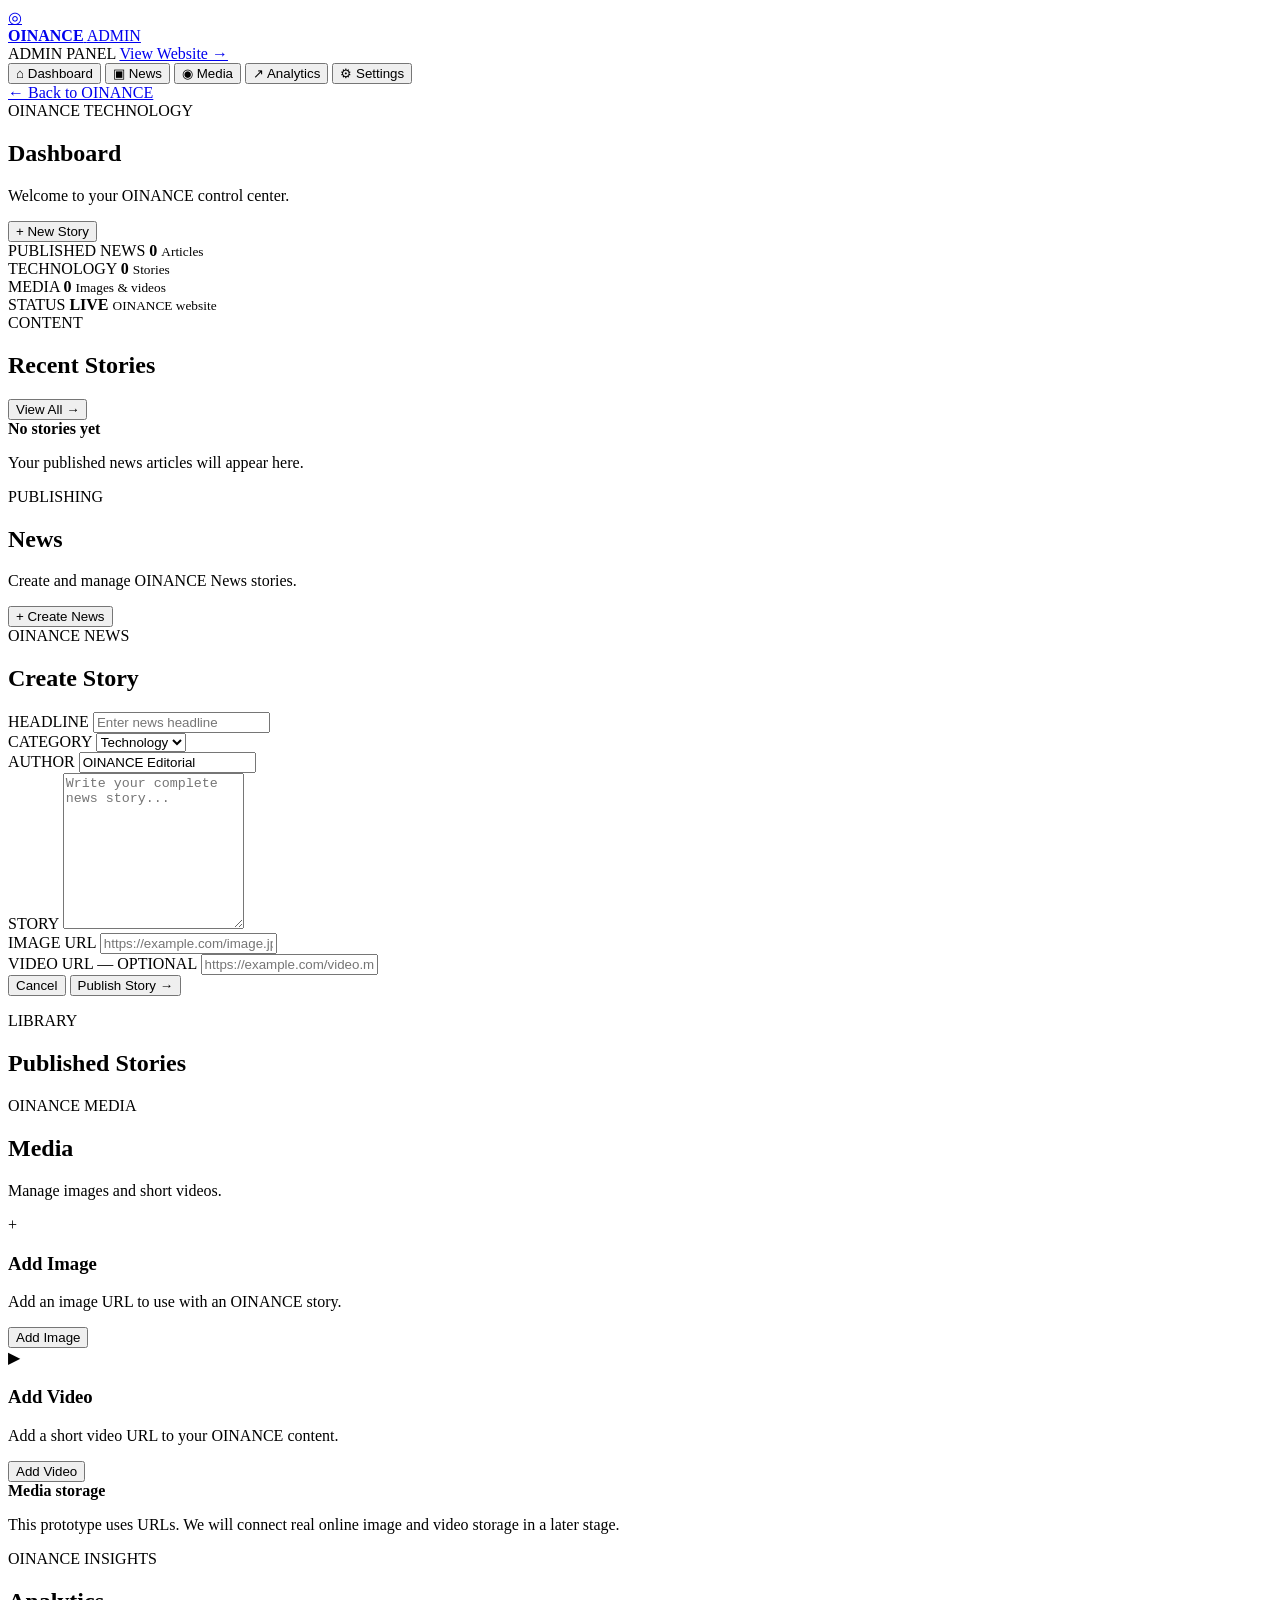
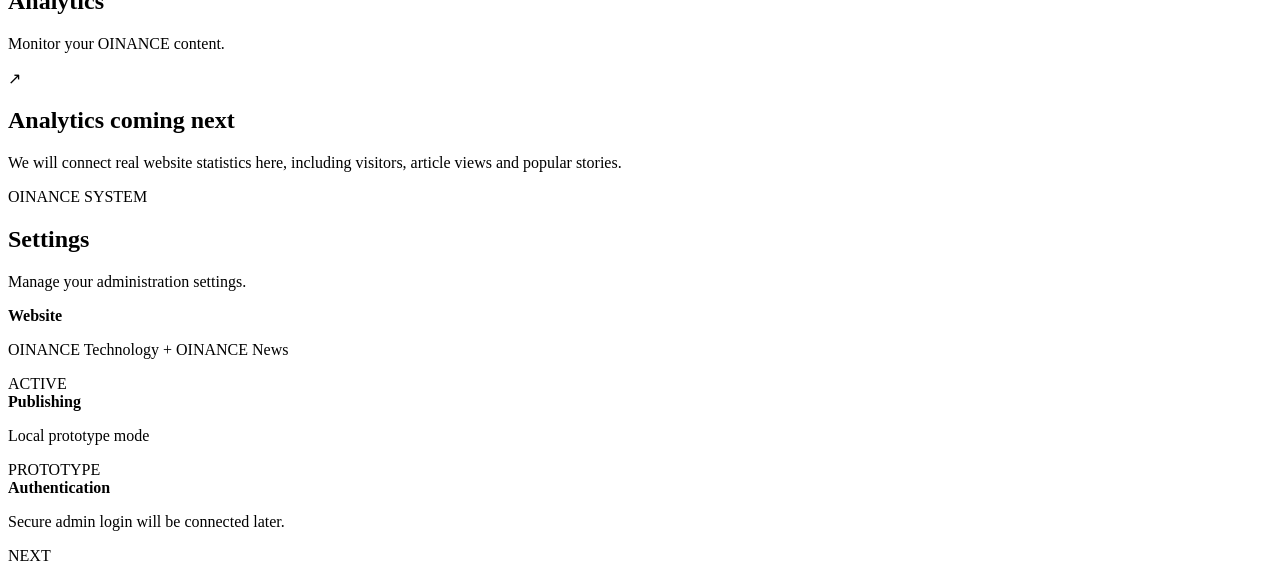
==== admin.html @ 0c4cd608 "Fix missing closing tags in admin.html" ====
<!DOCTYPE html>
<html lang="en">

<head>

  <meta charset="UTF-8">

  <meta
    name="viewport"
    content="width=device-width, initial-scale=1.0"
  >

  <meta
    name="description"
    content="OINANCE Technology Administration Dashboard"
  >

  <title>OINANCE Admin</title>

  <link rel="stylesheet" href="admin.css">

</head>


<body>

  <!-- =========================
       ADMIN HEADER
  ========================== -->

  <header class="admin-header">

    <a href="index.html" class="admin-brand">

      <div class="admin-logo">
        ◎
      </div>

      <div>

        <strong>OINANCE</strong>

        <span>
          ADMIN
        </span>

      </div>

    </a>


    <div class="header-actions">

      <span class="admin-status">
        ADMIN PANEL
      </span>

      <a
        href="index.html"
        class="view-site"
      >
        View Website →
      </a>

    </div>

  </header>


  <!-- =========================
       ADMIN LAYOUT
  ========================== -->

  <div class="admin-layout">


    <!-- SIDEBAR -->

    <aside class="sidebar">

      <nav>

        <button
          class="sidebar-link active"
          data-page="dashboard"
        >
          <span>⌂</span>
          Dashboard
        </button>


        <button
          class="sidebar-link"
          data-page="news"
        >
          <span>▣</span>
          News
        </button>


        <button
          class="sidebar-link"
          data-page="media"
        >
          <span>◉</span>
          Media
        </button>


        <button
          class="sidebar-link"
          data-page="analytics"
        >
          <span>↗</span>
          Analytics
        </button>


        <button
          class="sidebar-link"
          data-page="settings"
        >
          <span>⚙</span>
          Settings
        </button>

      </nav>


      <div class="sidebar-bottom">

        <a href="index.html">
          ← Back to OINANCE
        </a>

      </div>

    </aside>


    <!-- MAIN CONTENT -->

    <main class="admin-main">


      <!-- =========================
           DASHBOARD PAGE
      ========================== -->

      <section
        class="admin-page active"
        id="dashboardPage"
      >

        <div class="page-heading">

          <div>

            <span class="eyebrow">
              OINANCE TECHNOLOGY
            </span>

            <h1>
              Dashboard
            </h1>

            <p>
              Welcome to your OINANCE control center.
            </p>

          </div>


          <button
            class="primary-button"
            id="newStoryButton"
          >
            + New Story
          </button>

        </div>


        <!-- STATISTICS -->

        <div class="stats-grid">


          <div class="stat-card">

            <span>
              PUBLISHED NEWS
            </span>

            <strong id="totalNews">
              0
            </strong>

            <small>
              Articles
            </small>

          </div>


          <div class="stat-card">

            <span>
              TECHNOLOGY
            </span>

            <strong id="technologyNews">
              0
            </strong>

            <small>
              Stories
            </small>

          </div>


          <div class="stat-card">

            <span>
              MEDIA
            </span>

            <strong id="totalMedia">
              0
            </strong>

            <small>
              Images & videos
            </small>

          </div>


          <div class="stat-card">

            <span>
              STATUS
            </span>

            <strong>
              LIVE
            </strong>

            <small>
              OINANCE website
            </small>

          </div>


        </div>


        <!-- RECENT STORIES -->

        <div class="dashboard-section">

          <div class="section-title">

            <div>

              <span class="eyebrow">
                CONTENT
              </span>

              <h2>
                Recent Stories
              </h2>

            </div>

            <button
              class="text-button"
              data-page-link="news"
            >
              View All →
            </button>

          </div>


          <div
            id="recentStories"
            class="recent-stories"
          >

            <div class="empty-state">

              <strong>
                No stories yet
              </strong>

              <p>
                Your published news articles will appear here.
              </p>

            </div>

          </div>

        </div>


      </section>


      <!-- =========================
           NEWS PAGE
      ========================== -->

      <section
        class="admin-page"
        id="newsPage"
      >

        <div class="page-heading">

          <div>

            <span class="eyebrow">
              PUBLISHING
            </span>

            <h1>
              News
            </h1>

            <p>
              Create and manage OINANCE News stories.
            </p>

          </div>


          <button
            class="primary-button"
            id="createNewsButton"
          >
            + Create News
          </button>

        </div>


        <!-- NEWS FORM -->

        <div
          class="editor-panel"
          id="newsEditor"
        >

          <div class="editor-header">

            <div>

              <span class="eyebrow">
                OINANCE NEWS
              </span>

              <h2>
                Create Story
              </h2>

            </div>

          </div>


          <form id="adminNewsForm">


            <div class="form-group">

              <label for="adminTitle">
                HEADLINE
              </label>

              <input
                type="text"
                id="adminTitle"
                placeholder="Enter news headline"
                required
              >

            </div>


            <div class="form-row">


              <div class="form-group">

                <label for="adminCategory">
                  CATEGORY
                </label>

                <select id="adminCategory">

                  <option value="technology">
                    Technology
                  </option>

                  <option value="ai">
                    AI
                  </option>

                  <option value="blockchain">
                    Blockchain
                  </option>

                  <option value="business">
                    Business
                  </option>

                </select>

              </div>


              <div class="form-group">

                <label for="adminAuthor">
                  AUTHOR
                </label>

                <input
                  type="text"
                  id="adminAuthor"
                  value="OINANCE Editorial"
                >

              </div>


            </div>


            <div class="form-group">

              <label for="adminStory">
                STORY
              </label>

              <textarea
                id="adminStory"
                rows="10"
                placeholder="Write your complete news story..."
                required
              ></textarea>

            </div>


            <div class="form-row">


              <div class="form-group">

                <label for="adminImage">
                  IMAGE URL
                </label>

                <input
                  type="url"
                  id="adminImage"
                  placeholder="https://example.com/image.jpg"
                >

              </div>


              <div class="form-group">

                <label for="adminVideo">
                  VIDEO URL — OPTIONAL
                </label>

                <input
                  type="url"
                  id="adminVideo"
                  placeholder="https://example.com/video.mp4"
                >

              </div>


            </div>


            <div class="editor-actions">

              <button
                type="button"
                class="secondary-button"
                id="cancelEditor"
              >
                Cancel
              </button>

              <button
                type="submit"
                class="primary-button"
              >
                Publish Story →
              </button>

            </div>


            <p
              id="adminMessage"
              class="admin-message"
            ></p>


          </form>

        </div>


        <!-- STORIES -->

        <div class="dashboard-section">

          <div class="section-title">

            <div>

              <span class="eyebrow">
                LIBRARY
              </span>

              <h2>
                Published Stories
              </h2>

            </div>

          </div>


          <div
            id="adminStories"
            class="admin-stories"
          >

          </div>

        </div>


      </section>


      <!-- =========================
           MEDIA PAGE
      ========================== -->

      <section
        class="admin-page"
        id="mediaPage"
      >

        <div class="page-heading">

          <div>

            <span class="eyebrow">
              OINANCE MEDIA
            </span>

            <h1>
              Media
            </h1>

            <p>
              Manage images and short videos.
            </p>

          </div>

        </div>


        <div class="media-dashboard-grid">


          <div class="upload-card">

            <div class="upload-icon">
              +
            </div>

            <h3>
              Add Image
            </h3>

            <p>
              Add an image URL to use with an OINANCE story.
            </p>

            <button
              class="secondary-button"
              type="button"
              id="imageMediaButton"
            >
              Add Image
            </button>

          </div>


          <div class="upload-card">

            <div class="upload-icon">
              ▶
            </div>

            <h3>
              Add Video
            </h3>

            <p>
              Add a short video URL to your OINANCE content.
            </p>

            <button
              class="secondary-button"
              type="button"
              id="videoMediaButton"
            >
              Add Video
            </button>

          </div>


        </div>


        <div class="media-note">

          <strong>
            Media storage
          </strong>

          <p>
            This prototype uses URLs. We will connect real
            online image and video storage in a later stage.
          </p>

        </div>


      </section>


      <!-- =========================
           ANALYTICS PAGE
      ========================== -->

      <section
        class="admin-page"
        id="analyticsPage"
      >

        <div class="page-heading">

          <div>

            <span class="eyebrow">
              OINANCE INSIGHTS
            </span>

            <h1>
              Analytics
            </h1>

            <p>
              Monitor your OINANCE content.
            </p>

          </div>

        </div>


        <div class="analytics-placeholder">

          <div class="analytics-icon">
            ↗
          </div>

          <h2>
            Analytics coming next
          </h2>

          <p>
            We will connect real website statistics here,
            including visitors, article views and popular stories.
          </p>

        </div>


      </section>


      <!-- =========================
           SETTINGS PAGE
      ========================== -->

      <section
        class="admin-page"
        id="settingsPage"
      >

        <div class="page-heading">

          <div>

            <span class="eyebrow">
              OINANCE SYSTEM
            </span>

            <h1>
              Settings
            </h1>

            <p>
              Manage your administration settings.
            </p>

          </div>

        </div>


        <div class="settings-card">

          <div class="setting-row">

            <div>

              <strong>
                Website
              </strong>

              <p>
                OINANCE Technology + OINANCE News
              </p>

            </div>

            <span class="setting-value">
              ACTIVE
            </span>

          </div>


          <div class="setting-row">

            <div>

              <strong>
                Publishing
              </strong>

              <p>
                Local prototype mode
              </p>

            </div>

            <span class="setting-value">
              PROTOTYPE
            </span>

          </div>


          <div class="setting-row">

            <div>

              <strong>
                Authentication
              </strong>

              <p>
                Secure admin login will be connected later.
              </p>

            </div>

            <span class="setting-value">
              NEXT
            </span>

          </div>


        </div>

      </section>


    </main>

  </div>


  <!-- =========================
       SCRIPT
  ========================== -->

  <script src="admin.js"></script>

</body>

</html>
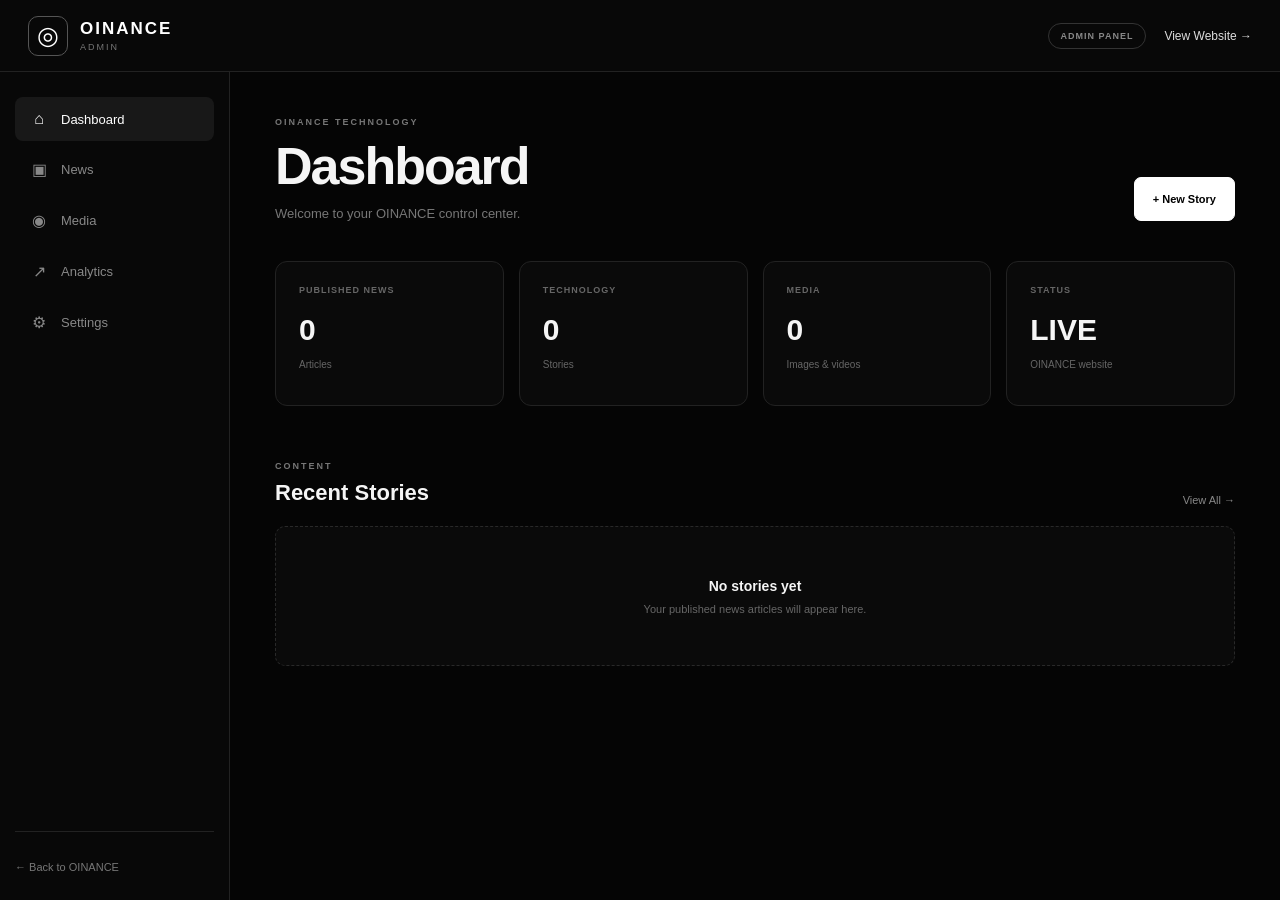
==== commit 6f905794: "Refactor admin.html for improved readability Updated HTML structure for consistency and readability " ====
--- a/admin.html
+++ b/admin.html
@@ -40,9 +40,7 @@
 
         <strong>OINANCE</strong>
 
-        <span>
-          ADMIN
-        </span>
+        <span>ADMIN</span>
 
       </div>
 
@@ -144,7 +142,7 @@
 
 
       <!-- =========================
-           DASHBOARD PAGE
+           DASHBOARD
       ========================== -->
 
       <section
@@ -160,9 +158,7 @@
               OINANCE TECHNOLOGY
             </span>
 
-            <h1>
-              Dashboard
-            </h1>
+            <h1>Dashboard</h1>
 
             <p>
               Welcome to your OINANCE control center.
@@ -181,83 +177,59 @@
         </div>
 
 
-        <!-- STATISTICS -->
-
         <div class="stats-grid">
 
-
           <div class="stat-card">
 
-            <span>
-              PUBLISHED NEWS
-            </span>
+            <span>PUBLISHED NEWS</span>
 
             <strong id="totalNews">
               0
             </strong>
 
-            <small>
-              Articles
-            </small>
+            <small>Articles</small>
 
           </div>
 
 
           <div class="stat-card">
 
-            <span>
-              TECHNOLOGY
-            </span>
+            <span>TECHNOLOGY</span>
 
             <strong id="technologyNews">
               0
             </strong>
 
-            <small>
-              Stories
-            </small>
+            <small>Stories</small>
 
           </div>
 
 
           <div class="stat-card">
 
-            <span>
-              MEDIA
-            </span>
+            <span>MEDIA</span>
 
             <strong id="totalMedia">
               0
             </strong>
 
-            <small>
-              Images & videos
-            </small>
+            <small>Images & videos</small>
 
           </div>
 
 
           <div class="stat-card">
 
-            <span>
-              STATUS
-            </span>
-
-            <strong>
-              LIVE
-            </strong>
-
-            <small>
-              OINANCE website
-            </small>
-
-          </div>
-
+            <span>STATUS</span>
+
+            <strong>LIVE</strong>
+
+            <small>OINANCE website</small>
+
+          </div>
 
         </div>
 
-
-        <!-- RECENT STORIES -->
 
         <div class="dashboard-section">
 
@@ -269,11 +241,10 @@
                 CONTENT
               </span>
 
-              <h2>
-                Recent Stories
-              </h2>
-
-            </div>
+              <h2>Recent Stories</h2>
+
+            </div>
+
 
             <button
               class="text-button"
@@ -306,12 +277,11 @@
 
         </div>
 
-
       </section>
 
 
       <!-- =========================
-           NEWS PAGE
+           NEWS
       ========================== -->
 
       <section
@@ -327,9 +297,7 @@
               PUBLISHING
             </span>
 
-            <h1>
-              News
-            </h1>
+            <h1>News</h1>
 
             <p>
               Create and manage OINANCE News stories.
@@ -348,7 +316,7 @@
         </div>
 
 
-        <!-- NEWS FORM -->
+        <!-- NEWS EDITOR -->
 
         <div
           class="editor-panel"
@@ -363,9 +331,7 @@
                 OINANCE NEWS
               </span>
 
-              <h2>
-                Create Story
-              </h2>
+              <h2>Create Story</h2>
 
             </div>
 
@@ -374,6 +340,8 @@
 
           <form id="adminNewsForm">
 
+
+            <!-- HEADLINE -->
 
             <div class="form-group">
 
@@ -391,6 +359,8 @@
             </div>
 
 
+            <!-- CATEGORY + AUTHOR -->
+
             <div class="form-row">
 
 
@@ -440,6 +410,8 @@
 
             </div>
 
+
+            <!-- STORY -->
 
             <div class="form-group">
 
@@ -457,372 +429,9 @@
             </div>
 
 
+            <!-- DIRECT IMAGE UPLOAD -->
+
             <div class="form-row">
 
 
               <div class="form-group">
-
-                <label for="adminImage">
-                  IMAGE URL
-                </label>
-
-                <input
-                  type="url"
-                  id="adminImage"
-                  placeholder="https://example.com/image.jpg"
-                >
-
-              </div>
-
-
-              <div class="form-group">
-
-                <label for="adminVideo">
-                  VIDEO URL — OPTIONAL
-                </label>
-
-                <input
-                  type="url"
-                  id="adminVideo"
-                  placeholder="https://example.com/video.mp4"
-                >
-
-              </div>
-
-
-            </div>
-
-
-            <div class="editor-actions">
-
-              <button
-                type="button"
-                class="secondary-button"
-                id="cancelEditor"
-              >
-                Cancel
-              </button>
-
-              <button
-                type="submit"
-                class="primary-button"
-              >
-                Publish Story →
-              </button>
-
-            </div>
-
-
-            <p
-              id="adminMessage"
-              class="admin-message"
-            ></p>
-
-
-          </form>
-
-        </div>
-
-
-        <!-- STORIES -->
-
-        <div class="dashboard-section">
-
-          <div class="section-title">
-
-            <div>
-
-              <span class="eyebrow">
-                LIBRARY
-              </span>
-
-              <h2>
-                Published Stories
-              </h2>
-
-            </div>
-
-          </div>
-
-
-          <div
-            id="adminStories"
-            class="admin-stories"
-          >
-
-          </div>
-
-        </div>
-
-
-      </section>
-
-
-      <!-- =========================
-           MEDIA PAGE
-      ========================== -->
-
-      <section
-        class="admin-page"
-        id="mediaPage"
-      >
-
-        <div class="page-heading">
-
-          <div>
-
-            <span class="eyebrow">
-              OINANCE MEDIA
-            </span>
-
-            <h1>
-              Media
-            </h1>
-
-            <p>
-              Manage images and short videos.
-            </p>
-
-          </div>
-
-        </div>
-
-
-        <div class="media-dashboard-grid">
-
-
-          <div class="upload-card">
-
-            <div class="upload-icon">
-              +
-            </div>
-
-            <h3>
-              Add Image
-            </h3>
-
-            <p>
-              Add an image URL to use with an OINANCE story.
-            </p>
-
-            <button
-              class="secondary-button"
-              type="button"
-              id="imageMediaButton"
-            >
-              Add Image
-            </button>
-
-          </div>
-
-
-          <div class="upload-card">
-
-            <div class="upload-icon">
-              ▶
-            </div>
-
-            <h3>
-              Add Video
-            </h3>
-
-            <p>
-              Add a short video URL to your OINANCE content.
-            </p>
-
-            <button
-              class="secondary-button"
-              type="button"
-              id="videoMediaButton"
-            >
-              Add Video
-            </button>
-
-          </div>
-
-
-        </div>
-
-
-        <div class="media-note">
-
-          <strong>
-            Media storage
-          </strong>
-
-          <p>
-            This prototype uses URLs. We will connect real
-            online image and video storage in a later stage.
-          </p>
-
-        </div>
-
-
-      </section>
-
-
-      <!-- =========================
-           ANALYTICS PAGE
-      ========================== -->
-
-      <section
-        class="admin-page"
-        id="analyticsPage"
-      >
-
-        <div class="page-heading">
-
-          <div>
-
-            <span class="eyebrow">
-              OINANCE INSIGHTS
-            </span>
-
-            <h1>
-              Analytics
-            </h1>
-
-            <p>
-              Monitor your OINANCE content.
-            </p>
-
-          </div>
-
-        </div>
-
-
-        <div class="analytics-placeholder">
-
-          <div class="analytics-icon">
-            ↗
-          </div>
-
-          <h2>
-            Analytics coming next
-          </h2>
-
-          <p>
-            We will connect real website statistics here,
-            including visitors, article views and popular stories.
-          </p>
-
-        </div>
-
-
-      </section>
-
-
-      <!-- =========================
-           SETTINGS PAGE
-      ========================== -->
-
-      <section
-        class="admin-page"
-        id="settingsPage"
-      >
-
-        <div class="page-heading">
-
-          <div>
-
-            <span class="eyebrow">
-              OINANCE SYSTEM
-            </span>
-
-            <h1>
-              Settings
-            </h1>
-
-            <p>
-              Manage your administration settings.
-            </p>
-
-          </div>
-
-        </div>
-
-
-        <div class="settings-card">
-
-          <div class="setting-row">
-
-            <div>
-
-              <strong>
-                Website
-              </strong>
-
-              <p>
-                OINANCE Technology + OINANCE News
-              </p>
-
-            </div>
-
-            <span class="setting-value">
-              ACTIVE
-            </span>
-
-          </div>
-
-
-          <div class="setting-row">
-
-            <div>
-
-              <strong>
-                Publishing
-              </strong>
-
-              <p>
-                Local prototype mode
-              </p>
-
-            </div>
-
-            <span class="setting-value">
-              PROTOTYPE
-            </span>
-
-          </div>
-
-
-          <div class="setting-row">
-
-            <div>
-
-              <strong>
-                Authentication
-              </strong>
-
-              <p>
-                Secure admin login will be connected later.
-              </p>
-
-            </div>
-
-            <span class="setting-value">
-              NEXT
-            </span>
-
-          </div>
-
-
-        </div>
-
-      </section>
-
-
-    </main>
-
-  </div>
-
-
-  <!-- =========================
-       SCRIPT
-  ========================== -->
-
-  <script src="admin.js"></script>
-
-</body>
-
-</html>
--- a/admin.css
+++ b/admin.css
@@ -0,0 +1,751 @@
+/* =========================
+   OINANCE ADMIN SYSTEM
+========================= */
+
+* {
+  box-sizing: border-box;
+  margin: 0;
+  padding: 0;
+}
+
+html {
+  scroll-behavior: smooth;
+}
+
+body {
+  min-height: 100vh;
+  background: #050505;
+  color: #f5f5f5;
+  font-family: Arial, Helvetica, sans-serif;
+}
+
+
+/* =========================
+   HEADER
+========================= */
+
+.admin-header {
+  height: 72px;
+  padding: 0 28px;
+  display: flex;
+  align-items: center;
+  justify-content: space-between;
+  background: #080808;
+  border-bottom: 1px solid #222;
+  position: sticky;
+  top: 0;
+  z-index: 100;
+}
+
+.admin-brand {
+  display: flex;
+  align-items: center;
+  gap: 12px;
+  color: #fff;
+  text-decoration: none;
+}
+
+.admin-logo {
+  width: 40px;
+  height: 40px;
+  display: flex;
+  align-items: center;
+  justify-content: center;
+  border: 1px solid #555;
+  border-radius: 10px;
+  font-size: 25px;
+}
+
+.admin-brand strong {
+  display: block;
+  font-size: 17px;
+  letter-spacing: 2px;
+}
+
+.admin-brand span {
+  display: block;
+  margin-top: 3px;
+  color: #777;
+  font-size: 9px;
+  letter-spacing: 2px;
+}
+
+.header-actions {
+  display: flex;
+  align-items: center;
+  gap: 18px;
+}
+
+.admin-status {
+  padding: 7px 12px;
+  border: 1px solid #333;
+  border-radius: 20px;
+  color: #888;
+  font-size: 9px;
+  font-weight: 700;
+  letter-spacing: 1px;
+}
+
+.view-site {
+  color: #ddd;
+  text-decoration: none;
+  font-size: 12px;
+}
+
+.view-site:hover {
+  color: #fff;
+}
+
+
+/* =========================
+   LAYOUT
+========================= */
+
+.admin-layout {
+  display: flex;
+  min-height: calc(100vh - 72px);
+}
+
+
+/* =========================
+   SIDEBAR
+========================= */
+
+.sidebar {
+  width: 230px;
+  flex-shrink: 0;
+  background: #080808;
+  border-right: 1px solid #222;
+  padding: 25px 15px;
+  display: flex;
+  flex-direction: column;
+  justify-content: space-between;
+}
+
+.sidebar nav {
+  display: flex;
+  flex-direction: column;
+  gap: 6px;
+}
+
+.sidebar-link {
+  width: 100%;
+  padding: 13px 14px;
+  display: flex;
+  align-items: center;
+  gap: 12px;
+  background: transparent;
+  border: 0;
+  border-radius: 8px;
+  color: #888;
+  text-align: left;
+  font-size: 13px;
+  cursor: pointer;
+}
+
+.sidebar-link span {
+  width: 20px;
+  font-size: 16px;
+  text-align: center;
+}
+
+.sidebar-link:hover {
+  background: #111;
+  color: #fff;
+}
+
+.sidebar-link.active {
+  background: #181818;
+  color: #fff;
+}
+
+.sidebar-bottom {
+  padding-top: 25px;
+  border-top: 1px solid #222;
+}
+
+.sidebar-bottom a {
+  color: #777;
+  text-decoration: none;
+  font-size: 11px;
+}
+
+.sidebar-bottom a:hover {
+  color: #fff;
+}
+
+
+/* =========================
+   MAIN
+========================= */
+
+.admin-main {
+  width: 100%;
+  max-width: 1400px;
+  padding: 45px;
+  margin: 0 auto;
+}
+
+.admin-page {
+  display: none;
+}
+
+.admin-page.active {
+  display: block;
+}
+
+
+/* =========================
+   PAGE HEADING
+========================= */
+
+.page-heading {
+  margin-bottom: 40px;
+  display: flex;
+  align-items: flex-end;
+  justify-content: space-between;
+  gap: 25px;
+}
+
+.eyebrow {
+  display: block;
+  margin-bottom: 9px;
+  color: #777;
+  font-size: 9px;
+  font-weight: 800;
+  letter-spacing: 2px;
+}
+
+.page-heading h1 {
+  font-size: clamp(32px, 5vw, 52px);
+  letter-spacing: -2px;
+}
+
+.page-heading p {
+  margin-top: 10px;
+  color: #777;
+  font-size: 13px;
+}
+
+
+/* =========================
+   BUTTONS
+========================= */
+
+.primary-button,
+.secondary-button {
+  min-height: 44px;
+  padding: 0 18px;
+  border-radius: 7px;
+  font-size: 11px;
+  font-weight: 800;
+  cursor: pointer;
+  transition: 0.2s;
+}
+
+.primary-button {
+  background: #fff;
+  color: #000;
+  border: 1px solid #fff;
+}
+
+.primary-button:hover {
+  transform: translateY(-2px);
+}
+
+.secondary-button {
+  background: transparent;
+  color: #fff;
+  border: 1px solid #333;
+}
+
+.secondary-button:hover {
+  background: #151515;
+}
+
+.text-button {
+  background: transparent;
+  border: 0;
+  color: #888;
+  cursor: pointer;
+  font-size: 11px;
+}
+
+.text-button:hover {
+  color: #fff;
+}
+
+
+/* =========================
+   STATISTICS
+========================= */
+
+.stats-grid {
+  display: grid;
+  grid-template-columns: repeat(4, 1fr);
+  gap: 15px;
+  margin-bottom: 55px;
+}
+
+.stat-card {
+  min-height: 145px;
+  padding: 23px;
+  background: #0a0a0a;
+  border: 1px solid #222;
+  border-radius: 12px;
+}
+
+.stat-card span {
+  display: block;
+  color: #666;
+  font-size: 9px;
+  font-weight: 800;
+  letter-spacing: 1px;
+}
+
+.stat-card strong {
+  display: block;
+  margin: 18px 0 7px;
+  font-size: 30px;
+}
+
+.stat-card small {
+  color: #666;
+  font-size: 10px;
+}
+
+
+/* =========================
+   SECTIONS
+========================= */
+
+.dashboard-section {
+  margin-bottom: 45px;
+}
+
+.section-title {
+  display: flex;
+  align-items: flex-end;
+  justify-content: space-between;
+  margin-bottom: 20px;
+}
+
+.section-title h2 {
+  font-size: 22px;
+}
+
+
+/* =========================
+   RECENT STORIES
+========================= */
+
+.recent-stories {
+  display: grid;
+  gap: 10px;
+}
+
+.recent-story {
+  padding: 18px;
+  display: flex;
+  align-items: center;
+  justify-content: space-between;
+  gap: 20px;
+  background: #0a0a0a;
+  border: 1px solid #222;
+  border-radius: 9px;
+}
+
+.recent-story h3 {
+  margin-bottom: 6px;
+  font-size: 14px;
+}
+
+.recent-story p {
+  color: #666;
+  font-size: 10px;
+}
+
+.empty-state {
+  padding: 50px 20px;
+  background: #0a0a0a;
+  border: 1px dashed #292929;
+  border-radius: 10px;
+  text-align: center;
+}
+
+.empty-state strong {
+  font-size: 14px;
+}
+
+.empty-state p {
+  margin-top: 8px;
+  color: #666;
+  font-size: 11px;
+}
+
+
+/* =========================
+   EDITOR
+========================= */
+
+.editor-panel {
+  display: none;
+  margin-bottom: 45px;
+  padding: 30px;
+  background: #090909;
+  border: 1px solid #242424;
+  border-radius: 12px;
+}
+
+.editor-panel.show {
+  display: block;
+}
+
+.editor-header {
+  margin-bottom: 30px;
+}
+
+.editor-header h2 {
+  font-size: 24px;
+}
+
+.form-group {
+  margin-bottom: 20px;
+}
+
+.form-group label {
+  display: block;
+  margin-bottom: 8px;
+  color: #777;
+  font-size: 9px;
+  font-weight: 800;
+  letter-spacing: 1.3px;
+}
+
+.form-group input,
+.form-group select,
+.form-group textarea {
+  width: 100%;
+  padding: 14px;
+  background: #050505;
+  border: 1px solid #292929;
+  border-radius: 7px;
+  outline: none;
+  color: #fff;
+  font-family: inherit;
+  font-size: 13px;
+}
+
+.form-group textarea {
+  resize: vertical;
+}
+
+.form-group input:focus,
+.form-group select:focus,
+.form-group textarea:focus {
+  border-color: #666;
+}
+
+.form-row {
+  display: grid;
+  grid-template-columns: 1fr 1fr;
+  gap: 18px;
+}
+
+.editor-actions {
+  display: flex;
+  justify-content: flex-end;
+  gap: 10px;
+  margin-top: 25px;
+}
+
+.admin-message {
+  margin-top: 15px;
+  color: #888;
+  font-size: 11px;
+}
+
+
+/* =========================
+   ADMIN STORIES
+========================= */
+
+.admin-stories {
+  display: grid;
+  gap: 12px;
+}
+
+.admin-story {
+  padding: 20px;
+  background: #0a0a0a;
+  border: 1px solid #222;
+  border-radius: 10px;
+}
+
+.admin-story-top {
+  display: flex;
+  justify-content: space-between;
+  gap: 20px;
+}
+
+.admin-story h3 {
+  font-size: 15px;
+}
+
+.admin-story-meta {
+  margin-top: 8px;
+  color: #666;
+  font-size: 10px;
+}
+
+.delete-button {
+  padding: 7px 10px;
+  background: transparent;
+  border: 1px solid #333;
+  border-radius: 5px;
+  color: #777;
+  cursor: pointer;
+  font-size: 9px;
+}
+
+.delete-button:hover {
+  color: #fff;
+  border-color: #777;
+}
+
+
+/* =========================
+   MEDIA
+========================= */
+
+.media-dashboard-grid {
+  display: grid;
+  grid-template-columns: 1fr 1fr;
+  gap: 18px;
+}
+
+.upload-card {
+  padding: 35px;
+  background: #0a0a0a;
+  border: 1px solid #222;
+  border-radius: 12px;
+}
+
+.upload-icon {
+  width: 45px;
+  height: 45px;
+  display: flex;
+  align-items: center;
+  justify-content: center;
+  margin-bottom: 25px;
+  border: 1px solid #333;
+  border-radius: 9px;
+  font-size: 20px;
+}
+
+.upload-card h3 {
+  margin-bottom: 8px;
+}
+
+.upload-card p {
+  min-height: 40px;
+  margin-bottom: 25px;
+  color: #666;
+  font-size: 11px;
+  line-height: 1.6;
+}
+
+.media-note {
+  margin-top: 20px;
+  padding: 20px;
+  background: #090909;
+  border: 1px solid #222;
+  border-radius: 10px;
+}
+
+.media-note strong {
+  font-size: 12px;
+}
+
+.media-note p {
+  margin-top: 8px;
+  color: #666;
+  font-size: 11px;
+  line-height: 1.6;
+}
+
+
+/* =========================
+   ANALYTICS
+========================= */
+
+.analytics-placeholder {
+  padding: 90px 25px;
+  background: #0a0a0a;
+  border: 1px dashed #292929;
+  border-radius: 12px;
+  text-align: center;
+}
+
+.analytics-icon {
+  margin-bottom: 20px;
+  font-size: 35px;
+}
+
+.analytics-placeholder h2 {
+  font-size: 20px;
+}
+
+.analytics-placeholder p {
+  max-width: 500px;
+  margin: 12px auto 0;
+  color: #666;
+  font-size: 12px;
+  line-height: 1.7;
+}
+
+
+/* =========================
+   SETTINGS
+========================= */
+
+.settings-card {
+  background: #0a0a0a;
+  border: 1px solid #222;
+  border-radius: 12px;
+  overflow: hidden;
+}
+
+.setting-row {
+  padding: 23px;
+  display: flex;
+  align-items: center;
+  justify-content: space-between;
+  gap: 20px;
+  border-bottom: 1px solid #222;
+}
+
+.setting-row:last-child {
+  border-bottom: 0;
+}
+
+.setting-row strong {
+  font-size: 13px;
+}
+
+.setting-row p {
+  margin-top: 6px;
+  color: #666;
+  font-size: 10px;
+}
+
+.setting-value {
+  color: #777;
+  font-size: 9px;
+  font-weight: 800;
+  letter-spacing: 1px;
+}
+
+
+/* =========================
+   MOBILE
+========================= */
+
+@media (max-width: 900px) {
+
+  .sidebar {
+    width: 190px;
+  }
+
+  .admin-main {
+    padding: 30px;
+  }
+
+  .stats-grid {
+    grid-template-columns: 1fr 1fr;
+  }
+
+}
+
+
+@media (max-width: 650px) {
+
+  .admin-header {
+    height: 64px;
+    padding: 0 15px;
+  }
+
+  .admin-layout {
+    display: block;
+  }
+
+  .sidebar {
+    width: 100%;
+    padding: 10px;
+    border-right: 0;
+    border-bottom: 1px solid #222;
+  }
+
+  .sidebar nav {
+    display: grid;
+    grid-template-columns: repeat(5, 1fr);
+  }
+
+  .sidebar-link {
+    padding: 10px 5px;
+    display: flex;
+    flex-direction: column;
+    gap: 5px;
+    justify-content: center;
+    text-align: center;
+    font-size: 9px;
+  }
+
+  .sidebar-bottom {
+    display: none;
+  }
+
+  .admin-main {
+    padding: 25px 15px;
+  }
+
+  .page-heading {
+    align-items: flex-start;
+    flex-direction: column;
+  }
+
+  .stats-grid {
+    grid-template-columns: 1fr 1fr;
+  }
+
+  .form-row {
+    grid-template-columns: 1fr;
+    gap: 0;
+  }
+
+  .media-dashboard-grid {
+    grid-template-columns: 1fr;
+  }
+
+  .header-actions .admin-status {
+    display: none;
+  }
+
+  .view-site {
+    font-size: 10px;
+  }
+
+}
+
+
+@media (max-width: 400px) {
+
+  .stats-grid {
+    grid-template-columns: 1fr;
+  }
+
+  .admin-brand strong {
+    font-size: 14px;
+  }
+
+}
